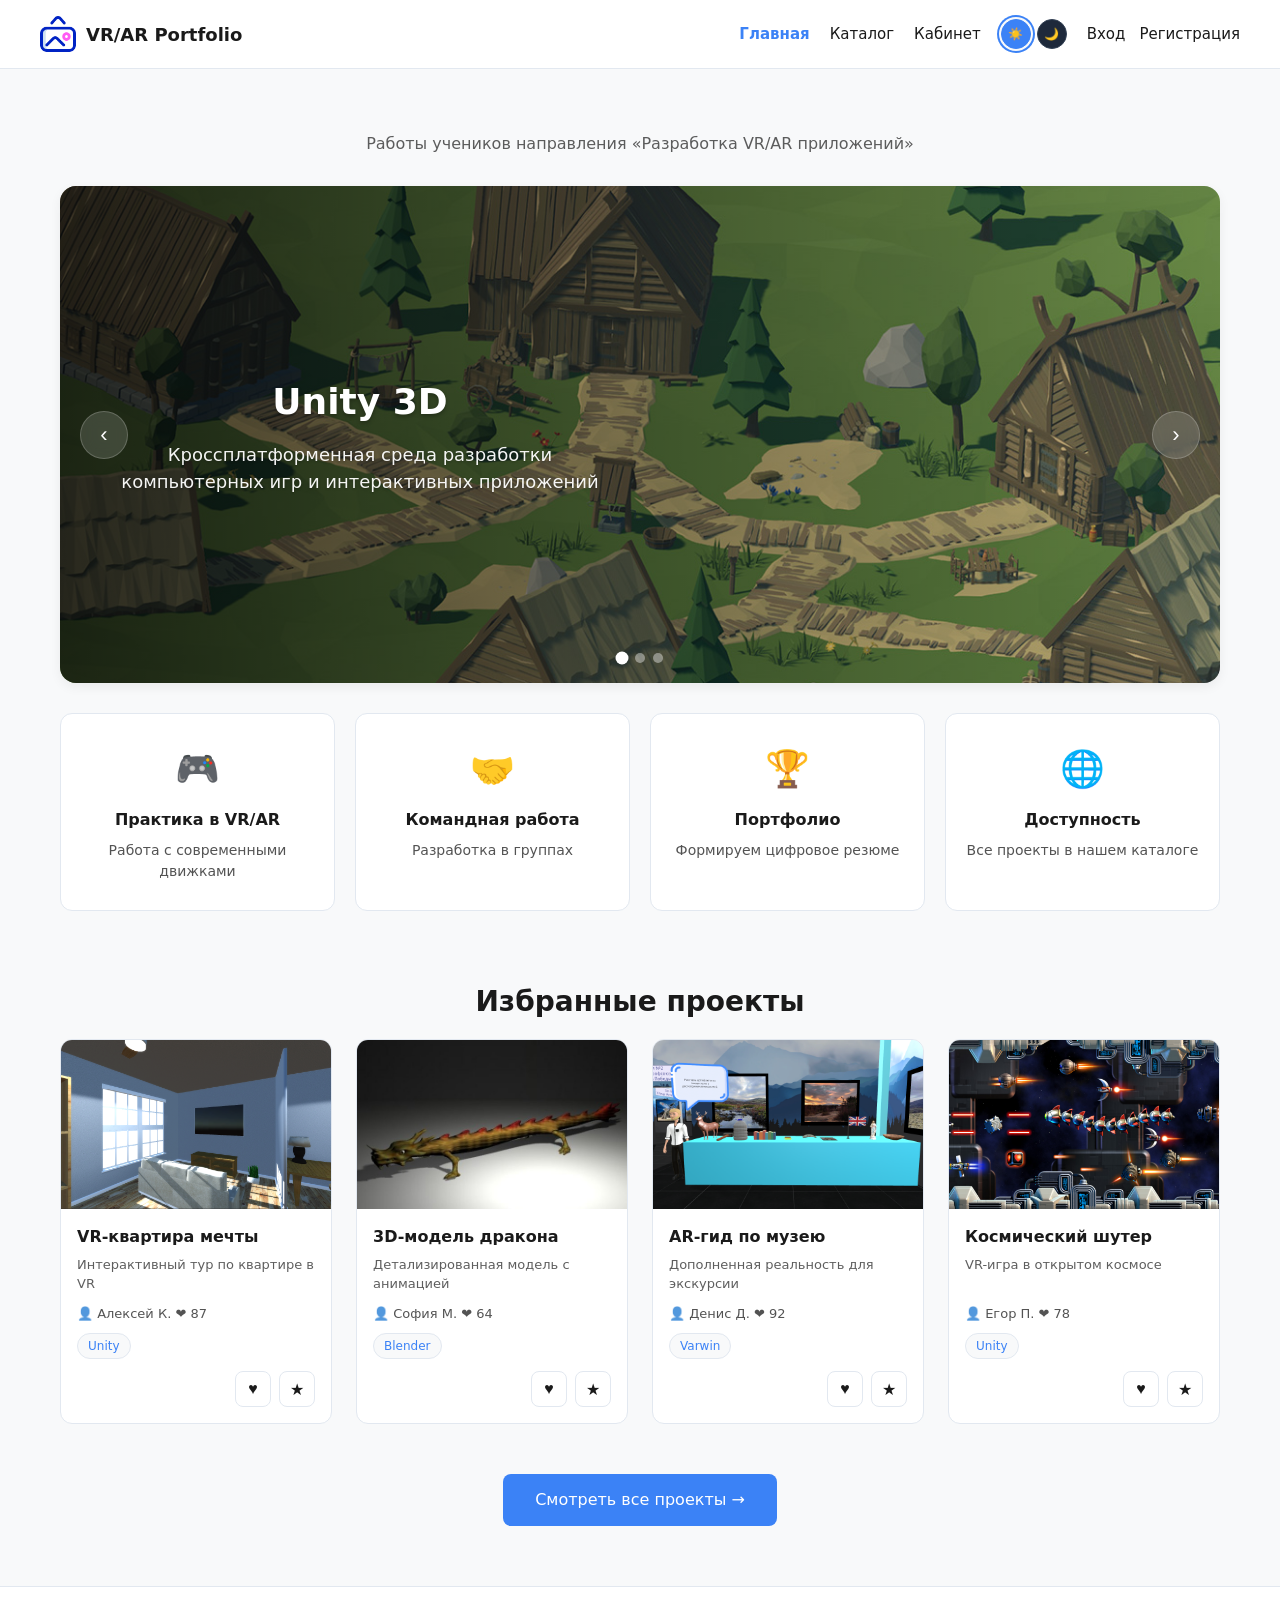
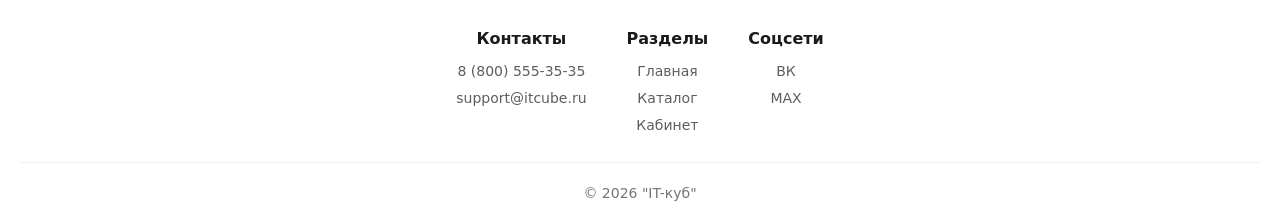
==== index.html @ cfc57587 "Add files via upload" ====
<!DOCTYPE html>
<html lang="ru">

<head>
    <meta charset="UTF-8">
    <meta name="viewport" content="width=device-width, initial-scale=1.0">
    <title>Гланая страница | VR/AR Portfolio</title>
    <link rel="stylesheet" href="style.css">
</head>

<body>
    <header class="header">
        <a href="index.html" class="header-logo">
            <div class="header-logo-icon"><img src="img/иконка.png" alt="Галерея проектов"></div> VR/AR Portfolio
        </a>
        <div class="header-menu">
            <nav class="header-nav">
                <a href="index.html" class="active">Главная</a>
                <a href="catalog.html">Каталог</a>
                <a href="profile.html">Кабинет</a>
            </nav>
            <div class="theme-switcher">
                <button class="theme-button active" data-theme="light">☀️</button>
                <button class="theme-button" data-theme="dark">🌙</button>
            </div>
            <div class="header-auth">
                <a href="login.html">Вход</a>
                <a href="register.html">Регистрация</a>
            </div>
            <button class="header-burger">☰</button>
        </div>
    </header>

    <main>
        <div class="container">
            <h2 class="section-title"> </h2>
            <p class="section-subtitle">Работы учеников направления «Разработка VR/AR приложений»</p>

            <div class="slider">
                <div class="slider-slide active">
                    <img src="img/unity.jpg" alt="Unity" class="slider-image">
                    <div class="slider-text">
                        <h3>Unity 3D</h3>
                        <p>Кроссплатформенная среда разработки компьютерных игр и интерактивных приложений</p>
                    </div>
                </div>
                <div class="slider-slide">
                    <img src="img/blender.png" alt="Blender" class="slider-image">
                    <div class="slider-text">
                        <h3>Blender</h3>
                        <p>Программа для создания трёхмерной компьютерной графики</p>
                    </div>
                </div>
                <div class="slider-slide">
                    <img src="img/varwin.png" alt="Varwin VR/AR" class="slider-image">
                    <div class="slider-text">
                        <h3>Varwin</h3>
                        <p>Платформа для создания, редактирования и управления проектами в виртуальной и дополненной
                            реальности</p>
                    </div>
                </div>
                <div class="slider-arrows">
                    <button class="slider-arrow slider-arrow-prev">‹</button>
                    <button class="slider-arrow slider-arrow-next">›</button>
                </div>
                <div class="slider-dots">
                    <button class="slider-dot active"></button>
                    <button class="slider-dot"></button>
                    <button class="slider-dot"></button>
                </div>
            </div>
        </div>

        <div class="advantages">
            <div class="advantage-item">
                <div class="advantage-icon">🎮</div>
                <h4>Практика в VR/AR</h4>
                <p>Работа с современными движками</p>
            </div>
            <div class="advantage-item">
                <div class="advantage-icon">🤝</div>
                <h4>Командная работа</h4>
                <p>Разработка в группах</p>
            </div>
            <div class="advantage-item">
                <div class="advantage-icon">🏆</div>
                <h4>Портфолио</h4>
                <p>Формируем цифровое резюме</p>
            </div>
            <div class="advantage-item">
                <div class="advantage-icon">🌐</div>
                <h4>Доступность</h4>
                <p>Все проекты в нашем каталоге</p>
            </div>
        </div>

        <div class="container featured">
            <h3 class="section-title">Избранные проекты</h3>
            <div class="grid" id="featured-grid"></div>
            <a href="catalog.html" class="button button-large">Смотреть все проекты →</a>
        </div>
    </main>

    <footer class="footer">
        <div class="footer-content">
            <div class="footer-section">
                <h4>Контакты</h4><a href="#">8 (800) 555-35-35</a><a href="#">support@itcube.ru</a>
            </div>
            <div class="footer-section">
                <h4>Разделы</h4><a href="index.html">Главная</a><a href="catalog.html">Каталог</a><a
                    href="profile.html">Кабинет</a>
            </div>
            <div class="footer-section">
                <h4>Соцсети</h4><a href="#">ВК</a><a href="#">MAX</a>
            </div>
        </div>
        <div class="footer-copyright">© 2026 "IT-куб"</div>
    </footer>
    <script src="script.js"></script>
</body>

</html>
---- style.css ----
/* ТЕМЫ */
[data-theme="light"] {
  --bg: #f8f9fa;
  --text: #1a1a1a;
  --accent: #3b82f6;
  --accent-hover: #2563eb;
  --card: #ffffff;
  --border: #e2e8f0;
  --button-text: #ffffff;
  --field-bg: #ffffff;
  --shadow: 0 4px 12px rgba(0, 0, 0, 0.06);
}

[data-theme="dark"] {
  --bg: #0f172a;
  --text: #f8fafc;
  --accent: #818cf8;
  --accent-hover: #6366f1;
  --card: #1e293b;
  --border: #334155;
  --button-text: #ffffff;
  --field-bg: #1e293b;
  --shadow: 0 4px 12px rgba(0, 0, 0, 0.3);
}

/* БАЗА */
* {
  margin: 0;
  padding: 0;
  box-sizing: border-box;
}

body {
  font: 16px 'Inter', system-ui, sans-serif;
  background: var(--bg);
  color: var(--text);
  min-height: 100vh;
  display: flex;
  flex-direction: column;
  transition: background 0.3s, color 0.3s;
  line-height: 1.5;
}

a {
  color: var(--accent);
  text-decoration: none;
  transition: color 0.2s;
}

a:hover {
  color: var(--accent-hover);
}

main {
  flex: 1;
}

ul {
  list-style: none;
}

/* ШАПКА */
.header {
  display: flex;
  justify-content: space-between;
  align-items: center;
  padding: 16px 40px;
  border-bottom: 1px solid var(--border);
  background: var(--card);
  position: sticky;
  top: 0;
  z-index: 100;
}

.header-logo {
  font-weight: 700;
  font-size: 18px;
  color: var(--text);
  display: flex;
  align-items: center;
  gap: 10px;
  white-space: nowrap;
}

.header-logo-icon {
  width: 36px;
  height: 36px;
  border-radius: 6px;
  display: flex;
  align-items: center;
  justify-content: center;
  overflow: hidden;
}

.header-logo-icon img {
  width: 100%;
  height: 100%;
  object-fit: contain;
  display: block;
}

.header-menu {
  display: flex;
  align-items: center;
  gap: 20px;
}

.header-nav {
  display: flex;
  gap: 20px;
}

.header-nav a,
.header-auth a {
  color: var(--text);
  font-size: 15px;
  font-weight: 500;
  padding: 6px 0;
  transition: all 0.2s;
}

.header-nav a:hover,
.header-auth a:hover {
  color: var(--accent);
  border-bottom-color: var(--accent-hover);
}

.header-nav a.active,
.header-auth a.active {
  color: var(--accent);
  font-weight: 600;
}

.header-auth {
  display: flex;
  gap: 14px;
}

.header-burger {
  display: none;
  background: none;
  border: none;
  cursor: pointer;
  font-size: 26px;
  color: var(--text);
}

/* ПОДВАЛ */
.footer {
  padding: 40px 20px 20px;
  border-top: 1px solid var(--border);
  background: var(--card);
  text-align: center;
  margin-top: auto;
}

.footer-content {
  display: flex;
  justify-content: center;
  gap: 40px;
  flex-wrap: wrap;
  max-width: 1200px;
  margin: 0 auto 20px;
}

.footer-section h4 {
  margin-bottom: 10px;
  font-size: 16px;
  color: var(--text);
}

.footer-section a {
  display: block;
  color: var(--text);
  opacity: 0.7;
  margin: 6px 0;
  font-size: 14px;
}

.footer-section a:hover {
  opacity: 1;
  color: var(--accent);
}

.footer-copyright {
  font-size: 14px;
  opacity: 0.6;
  margin-top: 20px;
  padding-top: 20px;
  border-top: 1px solid var(--border);
}

/* КНОПКИ И ФОРМЫ */
.button {
  display: inline-block;
  padding: 12px 24px;
  border: none;
  border-radius: 8px;
  cursor: pointer;
  background: var(--accent);
  color: var(--button-text);
  font-size: 15px;
  font-weight: 500;
  transition: all 0.2s;
  text-align: center;
}

.button:hover {
  background: var(--accent-hover);
  transform: translateY(-1px);
  box-shadow: 0 4px 12px rgba(59, 130, 246, 0.3);
  color: var(--button-text);
}

.button-large {
  padding: 14px 32px;
  font-size: 16px;
  margin-top: 10px;
}

.field {
  width: 100%;
  padding: 12px;
  border: 1px solid var(--border);
  border-radius: 6px;
  background: var(--field-bg);
  color: var(--text);
  margin-bottom: 14px;
  font-size: 15px;
  transition: 0.2s;
  font-family: inherit;
}

.field:focus {
  outline: none;
  border-color: var(--accent);
  box-shadow: 0 0 0 3px rgba(59, 130, 246, 0.15);
}

.field-error {
  border-color: #ef4444 !important;
}

.error-text {
  color: #ef4444;
  font-size: 13px;
  margin-bottom: 8px;
  display: none;
}

.error-text.show {
  display: block;
}

.checkbox-field {
  display: flex;
  align-items: center;
  gap: 8px;
  margin: 14px 0;
  font-size: 14px;
  cursor: pointer;
}

/* СЛАЙДЕР */
.slider {
  position: relative;
  width: 100%;
  max-width: 1200px;
  margin: 30px auto;
  aspect-ratio: 21/9;
  border-radius: 16px;
  overflow: hidden;
  box-shadow: var(--shadow);
}

.slider-slide {
  position: absolute;
  inset: 0;
  opacity: 0;
  transition: opacity 0.6s ease;
  display: flex;
  align-items: center;
}

.slider-slide.active {
  opacity: 1;
}

.slider-image {
  position: absolute;
  inset: 0;
  width: 100%;
  height: 100%;
  object-fit: cover;
  z-index: 1;
}

.slider-slide::after {
  content: '';
  position: absolute;
  inset: 0;
  background: linear-gradient(90deg, rgba(0, 0, 0, 0.75) 0%, rgba(0, 0, 0, 0.4) 50%, rgba(0, 0, 0, 0.1) 100%);
  z-index: 2;
}

.slider-text {
  position: relative;
  z-index: 3;
  color: #fff;
  max-width: 600px;
  padding: 40px;
}

.slider-text h3 {
  font-size: 36px;
  margin-bottom: 12px;
  font-weight: 700;
  text-shadow: 0 2px 4px rgba(0, 0, 0, 0.3);
}

.slider-text p {
  font-size: 18px;
  opacity: 0.95;
  text-shadow: 0 1px 3px rgba(0, 0, 0, 0.3);
}

.slider-dots {
  position: absolute;
  bottom: 20px;
  left: 50%;
  transform: translateX(-50%);
  display: flex;
  gap: 8px;
  z-index: 4;
}

.slider-dot {
  width: 10px;
  height: 10px;
  border-radius: 50%;
  background: rgba(255, 255, 255, 0.4);
  cursor: pointer;
  border: none;
  transition: 0.2s;
}

.slider-dot.active {
  background: #fff;
  transform: scale(1.3);
}

.slider-arrow {
  position: absolute;
  top: 50%;
  transform: translateY(-50%);
  background: rgba(255, 255, 255, 0.15);
  backdrop-filter: blur(8px);
  color: #fff;
  border: 1px solid rgba(255, 255, 255, 0.2);
  width: 48px;
  height: 48px;
  border-radius: 50%;
  cursor: pointer;
  font-size: 22px;
  display: flex;
  align-items: center;
  justify-content: center;
  transition: 0.2s;
  z-index: 4;
}

.slider-arrow:hover {
  background: rgba(255, 255, 255, 0.3);
  border-color: rgba(255, 255, 255, 0.5);
}

.slider-arrow-prev {
  left: 20px;
}

.slider-arrow-next {
  right: 20px;
}

/* КОНТЕЙНЕРЫ И СЕТКА */
.container {
  max-width: 1200px;
  margin: 0 auto;
  padding: 0 20px;
  text-align: center;
}

.section-title {
  font-size: 28px;
  margin: 40px auto 16px;
  display: inline-block;
  font-weight: 700;
}

.section-subtitle {
  opacity: 0.7;
  margin-bottom: 20px;
  font-size: 16px;
}

.featured {
  padding-bottom: 60px;
}

.grid {
  display: grid;
  grid-template-columns: repeat(4, 1fr);
  gap: 24px;
  margin: 0 auto 40px;
  text-align: left;
}

/* КАРТОЧКИ ПРОЕКТОВ */
.card {
  background: var(--card);
  border: 1px solid var(--border);
  border-radius: 12px;
  overflow: hidden;
  transition: all 0.25s;
  display: flex;
  flex-direction: column;
}

.card:hover {
  transform: translateY(-4px);
  box-shadow: var(--shadow);
  border-color: var(--accent);
}

.card-image {
  width: 100%;
  aspect-ratio: 16/10;
  background: var(--border);
  overflow: hidden;
}

.card-image img {
  width: 100%;
  height: 100%;
  object-fit: cover;
  display: block;
  transition: transform 0.3s;
}

.card:hover .card-image img {
  transform: scale(1.05);
}

.card-content {
  padding: 16px;
  display: flex;
  flex-direction: column;
  flex: 1;
}

.card-title {
  font-weight: 600;
  font-size: 16px;
  margin-bottom: 6px;
}

.card-description {
  font-size: 13px;
  opacity: 0.7;
  margin-bottom: 10px;
  flex: 1;
}

.card-info {
  font-size: 13px;
  opacity: 0.75;
  margin-bottom: 10px;
}

.card-tags {
  display: flex;
  gap: 6px;
  margin-bottom: 12px;
}

.card-tag {
  background: var(--bg);
  padding: 3px 10px;
  border-radius: 20px;
  font-size: 12px;
  font-weight: 500;
  color: var(--accent);
  border: 1px solid var(--border);
}

.card-buttons {
  display: flex;
  gap: 8px;
  justify-content: flex-end;
  margin-top: auto;
}

.action-button {
  background: none;
  border: 1px solid var(--border);
  width: 36px;
  height: 36px;
  border-radius: 8px;
  cursor: pointer;
  font-size: 16px;
  display: flex;
  align-items: center;
  justify-content: center;
  transition: 0.2s;
  color: var(--text);
}

.action-button:hover {
  background: var(--bg);
}

.action-button.liked {
  color: #ef4444;
  border-color: #ef4444;
  background: rgba(239, 68, 68, 0.1);
}

.action-button.favorited {
  color: #f59e0b;
  border-color: #f59e0b;
  background: rgba(245, 158, 11, 0.1);
}

/* БЛОК ПРЕИМУЩЕСТВ */
.advantages {
  display: grid;
  grid-template-columns: repeat(4, 1fr);
  gap: 20px;
  margin: 30px auto;
  max-width: 1200px;
  padding: 0 20px;
}

.advantage-item {
  background: var(--card);
  border: 1px solid var(--border);
  padding: 28px 20px;
  border-radius: 12px;
  text-align: center;
  transition: 0.25s;
}

.advantage-item:hover {
  transform: translateY(-4px);
  box-shadow: var(--shadow);
  border-color: var(--accent);
}

.advantage-icon {
  font-size: 36px;
  margin-bottom: 12px;
}

.advantage-item h4 {
  margin-bottom: 8px;
  font-size: 16px;
}

.advantage-item p {
  font-size: 14px;
  opacity: 0.75;
}

/* СТРАНИЦЫ АВТОРИЗАЦИИ */
.auth-page {
  flex: 1;
  display: flex;
  align-items: center;
  justify-content: center;
  padding: 40px 20px;
}

.auth-form {
  width: 100%;
  max-width: 420px;
  background: var(--card);
  border: 1px solid var(--border);
  padding: 35px;
  border-radius: 12px;
  box-shadow: var(--shadow);
}

.auth-title {
  text-align: center;
  margin-bottom: 24px;
  font-size: 24px;
}

.auth-note {
  font-size: 14px;
  margin-bottom: 15px;
  opacity: 0.7;
  text-align: center;
  display: block;
}

.auth-button {
  width: 100%;
  margin-top: 10px;
  padding: 13px;
}

.auth-footer {
  text-align: center;
  margin-top: 20px;
  font-size: 15px;
  opacity: 0.7;
}

/* ЛИЧНЫЙ КАБИНЕТ */
.profile {
  max-width: 1000px;
  margin: 40px auto;
  padding: 0 20px;
}

.profile-header {
  display: flex;
  gap: 24px;
  margin-bottom: 30px;
  padding: 24px;
  border-radius: 12px;
  background: var(--card);
  border: 1px solid var(--border);
  align-items: center;
}

.profile-avatar {
  width: 80px;
  height: 80px;
  background: var(--accent);
  border-radius: 50%;
  display: flex;
  align-items: center;
  justify-content: center;
  color: var(--button-text);
  font-size: 32px;
  flex-shrink: 0;
}

.profile-details h2 {
  margin-bottom: 6px;
}

.profile-details p {
  opacity: 0.7;
  font-size: 14px;
}

.profile-block {
  margin-bottom: 30px;
}

.profile-block h3 {
  margin-bottom: 15px;
  font-size: 20px;
}

.sort-buttons {
  display: flex;
  gap: 10px;
  margin: 15px 0;
  flex-wrap: wrap;
}

.sort-button {
  padding: 8px 14px;
  background: var(--bg);
  border: 1px solid var(--border);
  border-radius: 6px;
  font-size: 14px;
  cursor: pointer;
  transition: 0.2s;
  color: var(--text);
}

.sort-button:hover,
.sort-button.active {
  background: var(--accent);
  color: var(--button-text);
  border-color: var(--accent);
}

.profile-table {
  width: 100%;
  background: var(--card);
  border: 1px solid var(--border);
  border-radius: 10px;
  overflow: hidden;
  margin-bottom: 20px;
}

.profile-table th,
.profile-table td {
  padding: 12px 16px;
  text-align: left;
  border-bottom: 1px solid var(--border);
  font-size: 14px;
}

.profile-table th {
  background: var(--bg);
  font-weight: 600;
  opacity: 0.8;
}

.profile-table-row {
  transition: background 0.2s;
}

.profile-table-row:hover {
  background: var(--bg);
}

/* КАТАЛОГ ПРОЕКТОВ */
.catalog {
  max-width: 1200px;
  margin: 30px auto;
  padding: 0 20px;
  display: flex;
  gap: 30px;
  align-items: flex-start;
}

.catalog-content {
  flex: 1;
  min-width: 0;
}

.catalog-panel {
  display: flex;
  justify-content: space-between;
  align-items: center;
  gap: 12px;
  margin-bottom: 20px;
  padding: 12px 16px;
  background: var(--card);
  border: 1px solid var(--border);
  border-radius: 10px;
  flex-wrap: wrap;
}

.catalog-sort {
  padding: 10px 14px;
  border-radius: 6px;
  border: 1px solid var(--border);
  background: var(--field-bg);
  color: var(--text);
  min-width: 160px;
  font-size: 14px;
  cursor: pointer;
  font-family: inherit;
}

.projects-count {
  font-size: 14px;
  opacity: 0.8;
  font-weight: 500;
}

/* ФИЛЬТРЫ КАТАЛОГА */
.filters {
  width: 240px;
  flex-shrink: 0;
  background: var(--card);
  border: 1px solid var(--border);
  border-radius: 12px;
  padding: 20px;
  position: sticky;
  top: 90px;
}

.filter-group {
  margin-bottom: 10px;
}

.filter-title {
  font-weight: 700;
  margin-bottom: 12px;
  font-size: 13px;
  text-transform: uppercase;
  opacity: 0.7;
  letter-spacing: 0.5px;
  border-bottom: 1px solid var(--border);
  padding-bottom: 10px;
}

.filter-option {
  display: flex;
  align-items: center;
  gap: 10px;
  padding: 10px 12px;
  margin: 4px 0;
  border-radius: 8px;
  cursor: pointer;
  font-size: 14px;
  transition: 0.2s;
}

.filter-option:hover {
  background: var(--bg);
}

.filter-option input {
  margin: 0;
  cursor: pointer;
  accent-color: var(--accent);
}

.filter-toggle {
  display: none;
  padding: 8px 16px;
  background: var(--bg);
  border: 1px solid var(--border);
  border-radius: 6px;
  font-size: 14px;
  cursor: pointer;
  color: var(--text);
  font-family: inherit;
  transition: 0.2s;
}

.filter-toggle:hover {
  background: var(--accent);
  color: var(--button-text);
  border-color: var(--accent);
}

/* ПЕРЕКЛЮЧАТЕЛЬ ТЕМ */
.theme-switcher {
  display: flex;
  gap: 6px;
  align-items: center;
}

.theme-button {
  width: 30px;
  height: 30px;
  border-radius: 50%;
  border: 1px solid var(--border);
  cursor: pointer;
  transition: 0.2s;
  background: var(--card);
  color: var(--text);
  font-size: 12px;
  display: flex;
  align-items: center;
  justify-content: center;
}

.theme-button.active {
  border-color: var(--accent);
  background: var(--accent);
  box-shadow: 0 0 0 2px var(--bg), 0 0 0 4px var(--accent);
}

/* АДМИН-ПАНЕЛЬ */
.admin {
  max-width: 700px;
  margin: 40px auto;
  padding: 0 20px;
}

.admin-form {
  background: var(--card);
  border: 1px solid var(--border);
  padding: 30px;
  border-radius: 12px;
  box-shadow: var(--shadow);
}

.admin-title {
  margin-bottom: 20px;
  font-size: 22px;
  text-align: center;
}

textarea {
  width: 100%;
  padding: 12px;
  border: 1px solid var(--border);
  border-radius: 6px;
  background: var(--field-bg);
  color: var(--text);
  margin-bottom: 16px;
  min-height: 100px;
  resize: vertical;
  font-family: inherit;
  font-size: 15px;
}

textarea:focus {
  outline: none;
  border-color: var(--accent);
}

/* АДАПТИВКА */
/* БОЛЬШОЙ ПЛАНШЕТ (<=1024px) */
@media (max-width: 1024px) {
  .header {
    padding: 14px 24px;
  }

  .header-nav {
    gap: 14px;
  }

  .header-nav a,
  .header-auth a {
    font-size: 14px;
  }

  .grid {
    grid-template-columns: repeat(3, 1fr);
    gap: 20px;
  }

  .advantages {
    grid-template-columns: repeat(2, 1fr);
  }

  .catalog {
    gap: 0;
  }

  .filters {
    position: absolute;
    top: 100%;
    left: 20px;
    right: 20px;
    width: auto;
    z-index: 50;
    box-shadow: var(--shadow);
    max-height: 0;
    overflow: hidden;
    opacity: 0;
    padding: 0 20px;
    transition: all 0.3s ease;
    margin-top: 8px;
  }

  .filters.open {
    max-height: 400px;
    opacity: 1;
    padding: 20px;
  }

  .catalog-content {
    position: relative;
    width: 100%;
  }

  .filter-toggle {
    display: inline-flex;
    align-items: center;
    gap: 6px;
  }

  .slider-text h3 {
    font-size: 26px;
  }

  .slider-text p {
    font-size: 16px;
  }
}

/* ПЛАНШЕТ (<=768px) */
@media (max-width: 768px) {
  .header {
    padding: 12px 16px;
    flex-wrap: wrap;
  }

  .header-menu {
    width: 100%;
    justify-content: space-between;
    margin-top: 10px;
    gap: 10px;
  }

  .header-burger {
    display: block;
  }

  .header-nav,
  .header-auth,
  .theme-switcher {
    display: none;
    order: 3;
    width: 100%;
    padding: 12px 0;
    border-top: 1px solid var(--border);
    justify-content: center;
    flex-wrap: wrap;
    gap: 10px;
  }

  .header-nav.open,
  .header-auth.open,
  .theme-switcher.open {
    display: flex;
  }

  .header-nav {
    flex-direction: column;
    align-items: center;
    gap: 8px;
  }

  .header-nav a,
  .header-auth a {
    padding: 8px 16px;
  }

  .grid {
    grid-template-columns: repeat(2, 1fr);
    gap: 16px;
  }

  .advantages {
    grid-template-columns: repeat(2, 1fr);
    gap: 14px;
    padding: 0 16px;
  }

  .container {
    padding: 0 16px;
  }

  .section-title {
    font-size: 24px;
    margin: 30px auto 12px;
  }

  .slider {
    aspect-ratio: 16/9;
    margin: 20px auto;
    border-radius: 12px;
  }

  .slider-slide {
    padding: 24px;
  }

  .slider-text h3 {
    font-size: 22px;
  }

  .slider-text p {
    font-size: 15px;
  }

  .slider-arrow {
    width: 40px;
    height: 40px;
    font-size: 18px;
  }

  .slider-arrow-prev {
    left: 12px;
  }

  .slider-arrow-next {
    right: 12px;
  }

  .catalog {
    padding: 0 16px;
    margin: 20px auto;
  }

  .catalog-panel {
    flex-direction: row;
    flex-wrap: wrap;
    gap: 10px;
    padding: 10px 12px;
  }

  .catalog-sort {
    flex: 1;
    min-width: 140px;
  }

  .profile {
    padding: 0 16px;
    margin: 20px auto;
  }

  .profile-header {
    flex-direction: column;
    text-align: center;
    padding: 20px;
    gap: 16px;
  }

  .profile-details {
    width: 100%;
  }

  .auth-form {
    padding: 24px;
  }

  .admin-form {
    padding: 20px;
  }

  .footer-content {
    flex-direction: column;
    gap: 24px;
  }

  .footer-section {
    text-align: center;
  }
}

/* ТЕЛЕФОН (<=480px) */
@media (max-width: 480px) {
  .header {
    padding: 10px 14px;
  }

  .header-logo {
    font-size: 16px;
  }

  .header-logo-icon {
    width: 28px;
    height: 28px;
  }

  .grid {
    grid-template-columns: 1fr;
    gap: 14px;
  }

  .advantages {
    grid-template-columns: 1fr;
    gap: 12px;
  }

  .container {
    padding: 0 14px;
  }

  .section-title {
    font-size: 22px;
  }

  .section-subtitle {
    font-size: 14px;
  }

  .slider {
    aspect-ratio: 4/3;
    border-radius: 10px;
    margin: 16px auto;
  }

  .slider-slide {
    padding: 20px;
    align-items: flex-end;
  }

  .slider-text h3 {
    font-size: 20px;
  }

  .slider-text p {
    font-size: 14px;
  }

  .slider-arrow {
    width: 36px;
    height: 36px;
    font-size: 16px;
  }

  .slider-dot {
    width: 8px;
    height: 8px;
  }

  .catalog {
    padding: 0 14px;
  }

  .catalog-panel {
    padding: 10px;
    gap: 8px;
  }

  .filter-toggle,
  .catalog-sort {
    font-size: 13px;
    padding: 8px 12px;
  }

  .projects-count {
    width: 100%;
    order: 3;
    text-align: center;
    font-size: 13px;
  }

  .card-content {
    padding: 12px;
  }

  .card-title {
    font-size: 15px;
  }

  .card-description {
    font-size: 12px;
    margin-bottom: 8px;
  }

  .card-info {
    font-size: 12px;
  }

  .advantage-item {
    padding: 20px 14px;
  }

  .advantage-icon {
    font-size: 28px;
  }

  .advantage-item h4 {
    font-size: 15px;
  }

  .advantage-item p {
    font-size: 13px;
  }

  .profile {
    padding: 0 14px;
  }

  .profile-header {
    padding: 16px;
  }

  .profile-avatar {
    width: 64px;
    height: 64px;
    font-size: 26px;
  }

  .profile-details h2 {
    font-size: 18px;
  }

  .sort-buttons {
    gap: 6px;
  }

  .sort-button {
    padding: 6px 10px;
    font-size: 12px;
  }

  .profile-table th,
  .profile-table td {
    padding: 10px 12px;
    font-size: 13px;
  }

  .auth-page {
    padding: 20px 14px;
  }

  .auth-form {
    padding: 20px;
  }

  .auth-title {
    font-size: 20px;
  }

  .button {
    padding: 10px 18px;
    font-size: 14px;
  }

  .button-large {
    padding: 12px 24px;
    font-size: 15px;
  }

  .footer {
    padding: 30px 14px 16px;
  }

  .footer-section a {
    font-size: 13px;
  }
}

/* МАЛЕНЬКИЙ ЭКРАН (<=360px) */
@media (max-width: 360px) {
  .header {
    padding: 8px 12px;
  }

  .header-logo {
    font-size: 14px;
    gap: 6px;
  }

  .header-logo-icon {
    width: 26px;
    height: 26px;
  }

  .container,
  .catalog,
  .profile {
    padding: 0 12px;
  }

  .section-title {
    font-size: 20px;
  }

  .slider-text h3 {
    font-size: 18px;
  }

  .slider-text p {
    font-size: 13px;
  }

  .card-title {
    font-size: 14px;
  }

  .action-button {
    width: 32px;
    height: 32px;
    font-size: 14px;
  }

  .auth-form {
    padding: 16px;
  }

  .field {
    padding: 10px;
    font-size: 14px;
  }
}

/* БОЛЬШИЕ ЭКРАНЫ (>=1400px) */
@media (min-width: 1400px) {
  .container,
  .catalog,
  .profile,
  .admin {
    max-width: 1320px;
  }

  .grid {
    gap: 28px;
  }

  .section-title {
    font-size: 32px;
  }
}
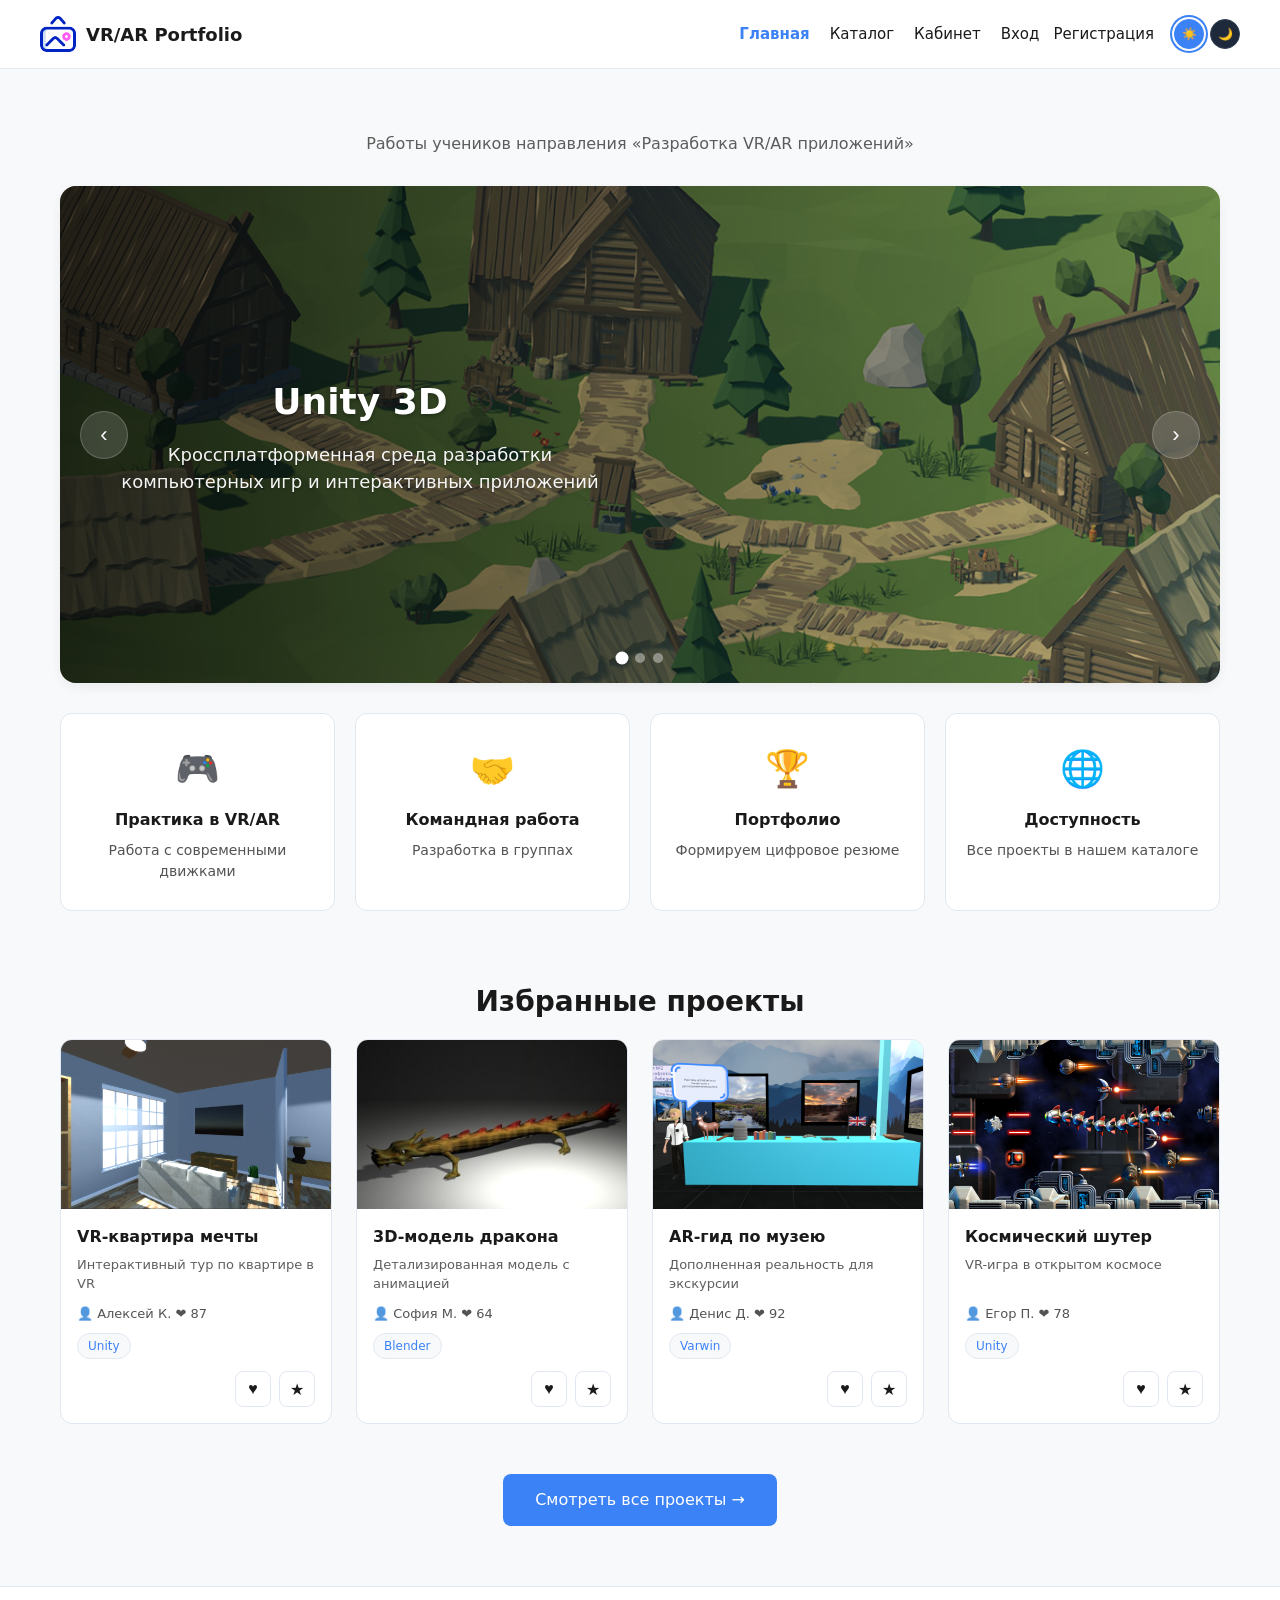
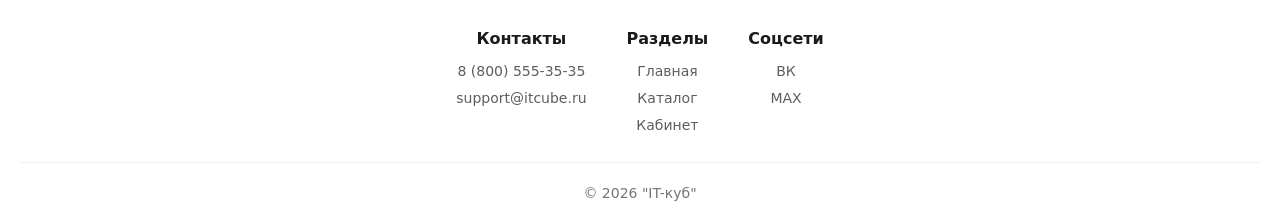
==== commit 4e35de28: "index.html" ====
--- a/index.html
+++ b/index.html
@@ -19,15 +19,17 @@
                 <a href="catalog.html">Каталог</a>
                 <a href="profile.html">Кабинет</a>
             </nav>
-            <div class="theme-switcher">
-                <button class="theme-button active" data-theme="light">☀️</button>
-                <button class="theme-button" data-theme="dark">🌙</button>
-            </div>
+            
             <div class="header-auth">
                 <a href="login.html">Вход</a>
                 <a href="register.html">Регистрация</a>
             </div>
             <button class="header-burger">☰</button>
+
+            <div class="theme-switcher">
+                <button class="theme-button active" data-theme="light">☀️</button>
+                <button class="theme-button" data-theme="dark">🌙</button>
+            </div>
         </div>
     </header>
 
@@ -119,4 +121,4 @@
     <script src="script.js"></script>
 </body>
 
-</html>+</html>
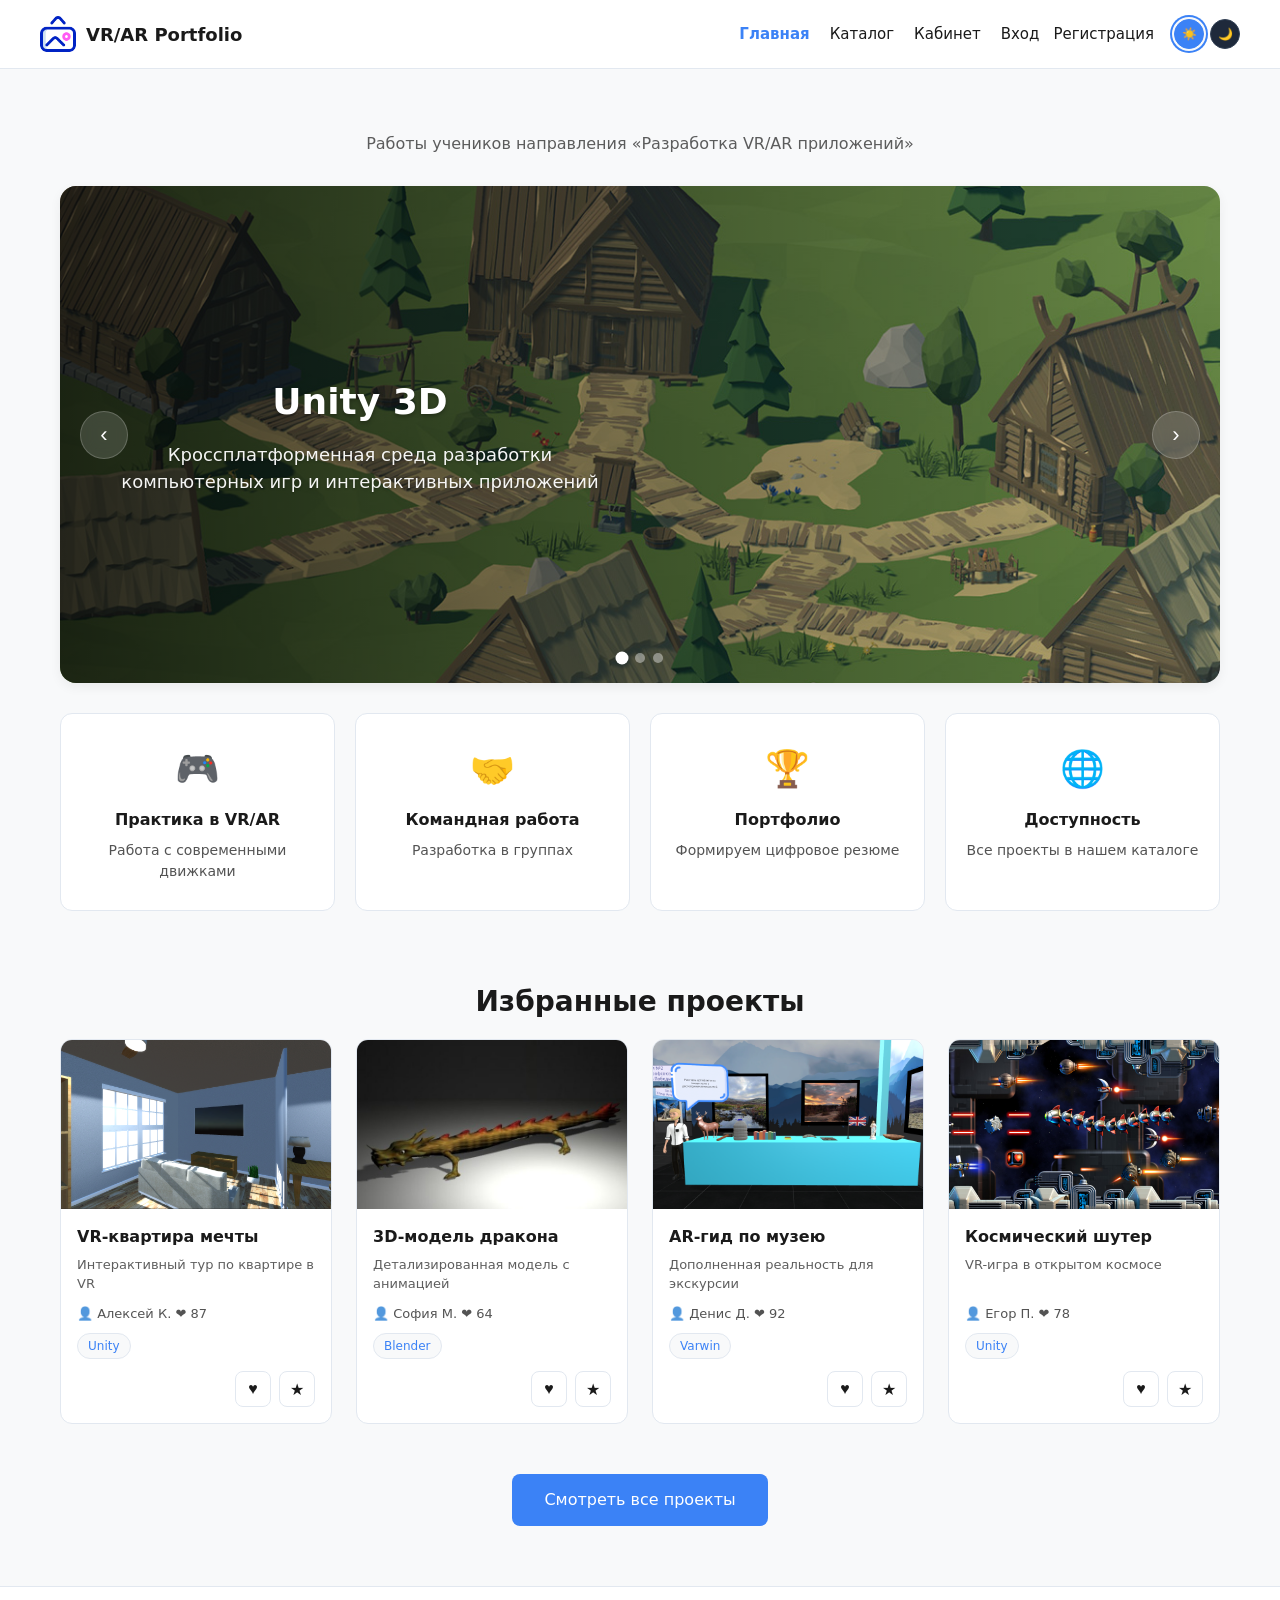
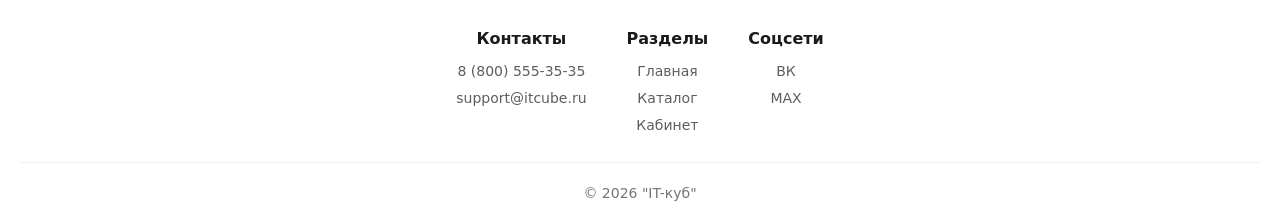
==== commit d192855d: "index.html" ====
--- a/index.html
+++ b/index.html
@@ -24,12 +24,12 @@
                 <a href="login.html">Вход</a>
                 <a href="register.html">Регистрация</a>
             </div>
-            <button class="header-burger">☰</button>
-
+            
             <div class="theme-switcher">
                 <button class="theme-button active" data-theme="light">☀️</button>
                 <button class="theme-button" data-theme="dark">🌙</button>
             </div>
+            <button class="header-burger">☰</button>
         </div>
     </header>
 
@@ -99,7 +99,7 @@
         <div class="container featured">
             <h3 class="section-title">Избранные проекты</h3>
             <div class="grid" id="featured-grid"></div>
-            <a href="catalog.html" class="button button-large">Смотреть все проекты →</a>
+            <a href="catalog.html" class="button button-large">Смотреть все проекты</a>
         </div>
     </main>
 
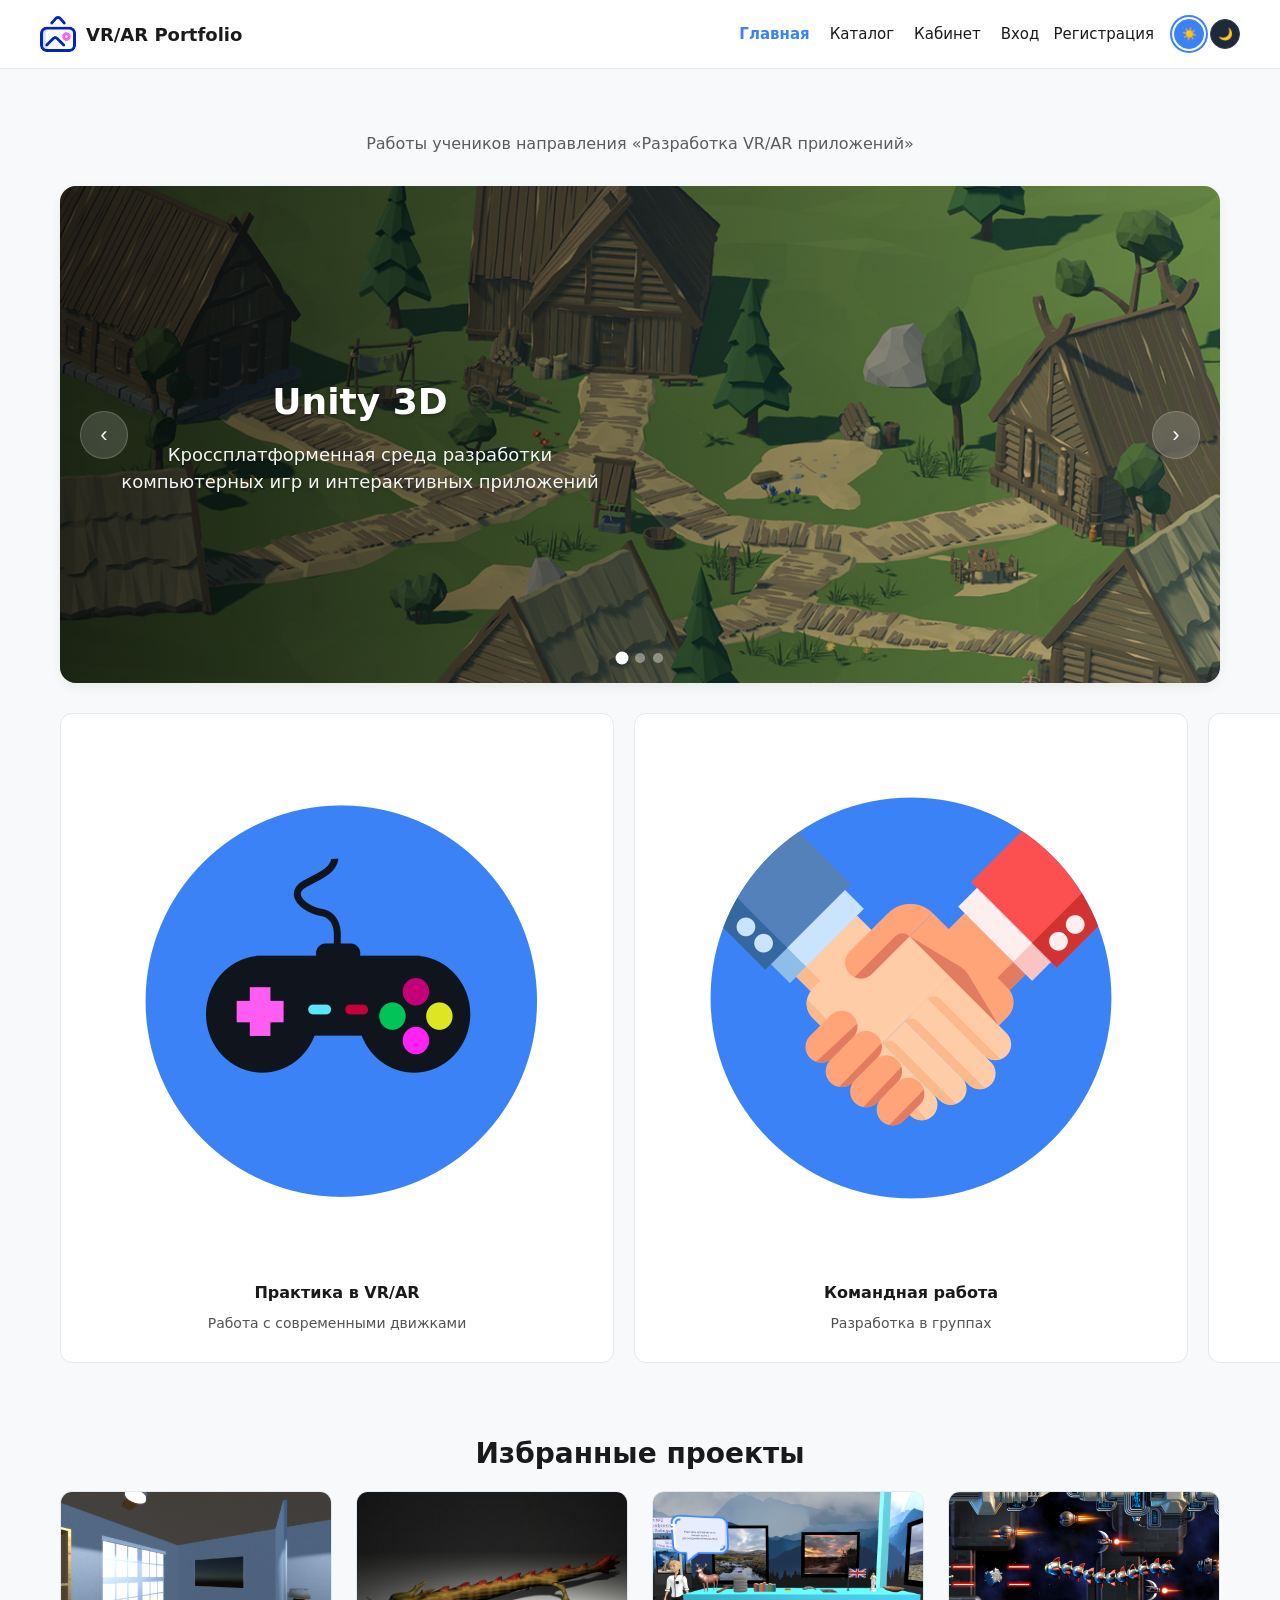
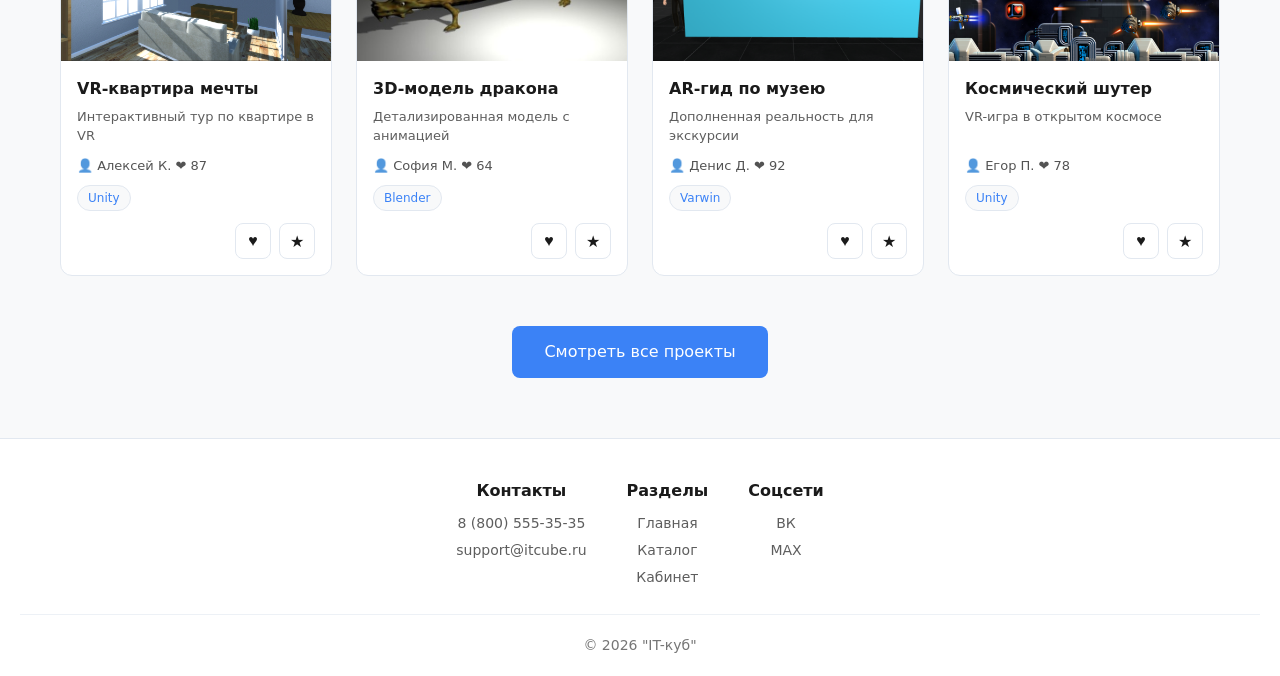
==== commit b1f5bf8e: "index.html" ====
--- a/index.html
+++ b/index.html
@@ -40,21 +40,21 @@
 
             <div class="slider">
                 <div class="slider-slide active">
-                    <img src="img/unity.jpg" alt="Unity" class="slider-image">
+                    <img src="img/unity.webp" alt="Unity" class="slider-image">
                     <div class="slider-text">
                         <h3>Unity 3D</h3>
                         <p>Кроссплатформенная среда разработки компьютерных игр и интерактивных приложений</p>
                     </div>
                 </div>
                 <div class="slider-slide">
-                    <img src="img/blender.png" alt="Blender" class="slider-image">
+                    <img src="img/blender.webp" alt="Blender" class="slider-image">
                     <div class="slider-text">
                         <h3>Blender</h3>
                         <p>Программа для создания трёхмерной компьютерной графики</p>
                     </div>
                 </div>
                 <div class="slider-slide">
-                    <img src="img/varwin.png" alt="Varwin VR/AR" class="slider-image">
+                    <img src="img/varwin.webp" alt="Varwin VR/AR" class="slider-image">
                     <div class="slider-text">
                         <h3>Varwin</h3>
                         <p>Платформа для создания, редактирования и управления проектами в виртуальной и дополненной
@@ -75,22 +75,22 @@
 
         <div class="advantages">
             <div class="advantage-item">
-                <div class="advantage-icon">🎮</div>
+                <div class="advantage-icon"><img src="img/геймпад.png" alt="Геймпад"></div>
                 <h4>Практика в VR/AR</h4>
                 <p>Работа с современными движками</p>
             </div>
             <div class="advantage-item">
-                <div class="advantage-icon">🤝</div>
+                <div class="advantage-icon"><img src="img/рукопожатие.png" alt="Рукопожатие"></div>
                 <h4>Командная работа</h4>
                 <p>Разработка в группах</p>
             </div>
             <div class="advantage-item">
-                <div class="advantage-icon">🏆</div>
+                <div class="advantage-icon"><img src="img/кубок.png" alt="Кубок"></div>
                 <h4>Портфолио</h4>
                 <p>Формируем цифровое резюме</p>
             </div>
             <div class="advantage-item">
-                <div class="advantage-icon">🌐</div>
+                <div class="advantage-icon"><img src="img/интернет.png" alt="Интернет"></div>
                 <h4>Доступность</h4>
                 <p>Все проекты в нашем каталоге</p>
             </div>
